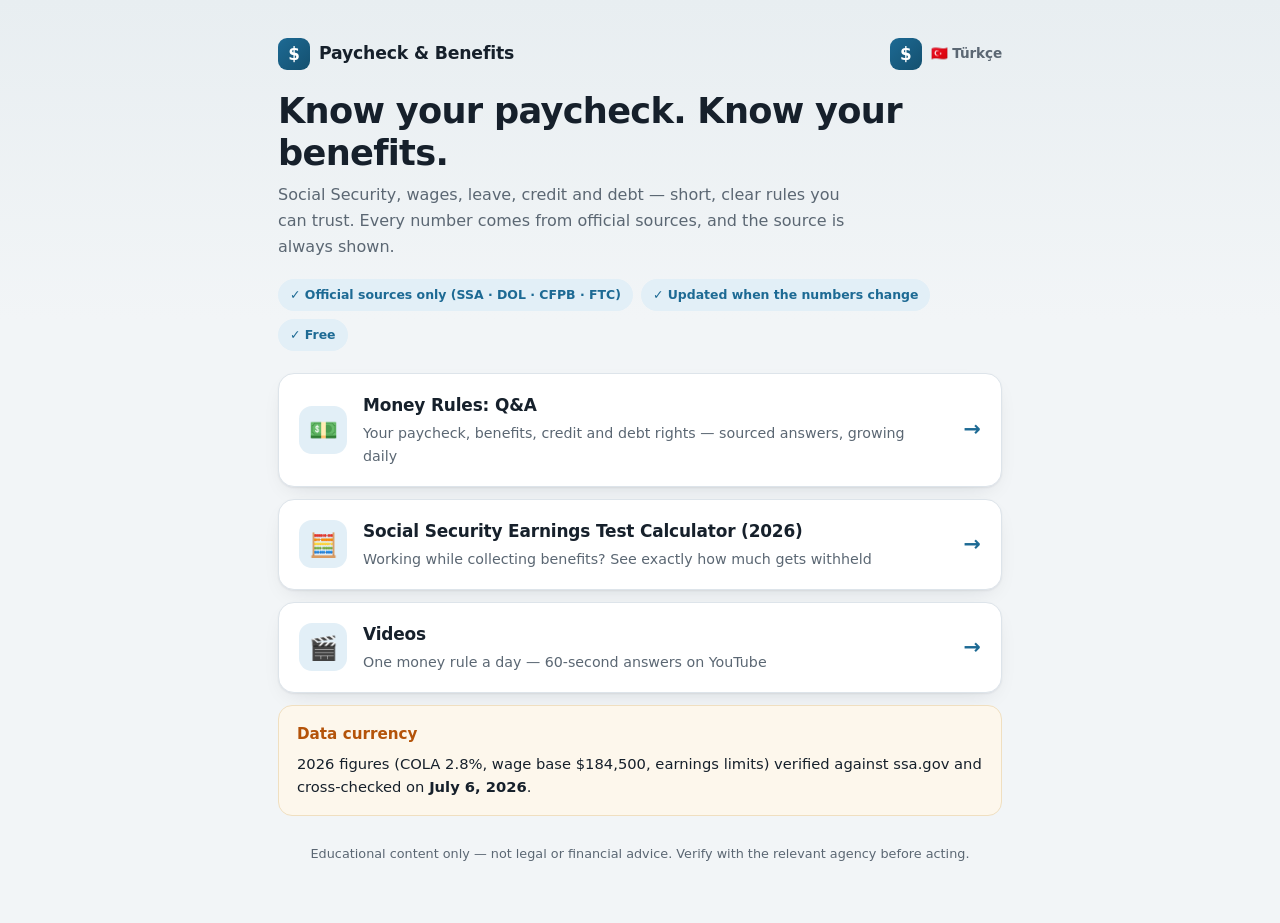
==== en/index.html @ 03b7942d "EN bolumu: /en/ (Q&A + earnings test hesaplayici + videolar), hreflang, cift dil" ====
<!DOCTYPE html>
<html lang="en">
<head>
<meta charset="UTF-8">
<meta name="viewport" content="width=device-width, initial-scale=1">
<title>Paycheck &amp; Benefits — Know Your Money Rules | Free Tools</title>
<meta name="description" content="Social Security, minimum wage, overtime, FMLA, credit and debt rights — daily money rules from official sources only, plus free calculators.">
<link rel="canonical" href="https://gobinik44-beep.github.io/hak-hesap/en/">
<link rel="alternate" hreflang="tr" href="https://gobinik44-beep.github.io/hak-hesap/">
<link rel="alternate" hreflang="en" href="https://gobinik44-beep.github.io/hak-hesap/en/">
<meta property="og:type" content="website">
<meta property="og:title" content="Paycheck &amp; Benefits — Know Your Money Rules">
<meta property="og:description" content="Daily money rules from official sources (SSA, DOL, CFPB, FTC) + free calculators.">
<meta property="og:url" content="https://gobinik44-beep.github.io/hak-hesap/en/">
<meta property="og:locale" content="en_US">
<meta name="twitter:card" content="summary">
<link rel="stylesheet" href="../stil.css">
<style>
:root { --vurgu:#1d6a94; --vurgu2:#14506f; --vurgu-acik:#e2eff7; }
@media (prefers-color-scheme: dark) { :root { --vurgu:#4ca3cf; --vurgu2:#7dc0e0; --vurgu-acik:#132836; } }
header.site a::before { content: "$"; }
</style>
</head>
<body>
<div class="sarici">
  <header class="site">
    <a href="index.html">Paycheck &amp; Benefits</a>
    <a href="../index.html" style="margin-left:auto;color:var(--soluk);text-decoration:none;font-size:.85rem">🇹🇷 Türkçe</a>
  </header>

  <h1>Know your paycheck. Know your benefits.</h1>
  <p class="altbaslik">Social Security, wages, leave, credit and debt — short, clear rules
  you can trust. Every number comes from official sources, and the source is always shown.</p>
  <div class="rozetler">
    <span class="rozet">✓ Official sources only (SSA · DOL · CFPB · FTC)</span>
    <span class="rozet">✓ Updated when the numbers change</span>
    <span class="rozet">✓ Free</span>
  </div>

  <a class="arac-kart" href="questions.html">
    <div class="ikon">💵</div>
    <div>
      <h2>Money Rules: Q&amp;A</h2>
      <p>Your paycheck, benefits, credit and debt rights — sourced answers, growing daily</p>
    </div>
  </a>
  <a class="arac-kart" href="earnings-test.html">
    <div class="ikon">🧮</div>
    <div>
      <h2>Social Security Earnings Test Calculator (2026)</h2>
      <p>Working while collecting benefits? See exactly how much gets withheld</p>
    </div>
  </a>
  <a class="arac-kart" href="videos.html">
    <div class="ikon">🎬</div>
    <div>
      <h2>Videos</h2>
      <p>One money rule a day — 60-second answers on YouTube</p>
    </div>
  </a>

  <div class="bilgi-kutu">
    <h3>Data currency</h3>
    2026 figures (COLA 2.8%, wage base $184,500, earnings limits) verified against ssa.gov
    and cross-checked on <b>July 6, 2026</b>.
  </div>

  <footer class="site">Educational content only — not legal or financial advice.
  Verify with the relevant agency before acting.</footer>
</div>
</body>
</html>
---- stil.css ----
:root {
  --bg: #f2f5f7; --bg2: #e8eef1; --kart: #ffffff; --metin: #16202b; --soluk: #5b6773;
  --vurgu: #0e7a5f; --vurgu2: #0a5c47; --vurgu-acik: #e3f3ed; --cizgi: #dde4ea;
  --altin: #b45309; --golge: 0 1px 2px rgba(16,24,40,.06), 0 8px 24px -12px rgba(16,24,40,.18);
  --uyari-bg: #fdf7ec; --uyari-cizgi: #f0dfc0;
  --hata-bg: #fdecec; --hata-metin: #b42318;
}
@media (prefers-color-scheme: dark) {
  :root {
    --bg: #0e1318; --bg2: #131a21; --kart: #1a222c; --metin: #e9edf2; --soluk: #96a2ae;
    --vurgu: #3ecf9a; --vurgu2: #6adfb5; --vurgu-acik: #143229; --cizgi: #29333f;
    --altin: #e8a34c; --golge: 0 1px 2px rgba(0,0,0,.4), 0 10px 30px -12px rgba(0,0,0,.6);
    --uyari-bg: #251f12; --uyari-cizgi: #453a1e;
    --hata-bg: #3a1d1d; --hata-metin: #f1a09a;
  }
}
* { box-sizing: border-box; }
html { scroll-behavior: smooth; }
body {
  margin: 0; color: var(--metin);
  background: linear-gradient(180deg, var(--bg2) 0%, var(--bg) 320px);
  font-family: system-ui, -apple-system, "Segoe UI", Roboto, sans-serif;
  line-height: 1.6; -webkit-font-smoothing: antialiased;
}
.sarici { max-width: 760px; margin: 0 auto; padding: 16px 18px 24px; }

header.site { padding: 22px 0 6px; display: flex; align-items: center; gap: 10px; }
header.site a {
  color: var(--metin); text-decoration: none; font-weight: 800; font-size: 1.08rem;
  letter-spacing: -.01em; display: inline-flex; align-items: center; gap: 9px;
}
header.site a::before {
  content: "₺"; display: inline-flex; align-items: center; justify-content: center;
  width: 32px; height: 32px; border-radius: 9px; color: #fff; font-weight: 800;
  background: linear-gradient(135deg, var(--vurgu), var(--vurgu2)); font-size: 1.05rem;
}

h1 { font-size: clamp(1.6rem, 4.5vw, 2.2rem); margin: 14px 0 8px; letter-spacing: -.02em; line-height: 1.2; }
.altbaslik { color: var(--soluk); margin: 0 0 20px; font-size: 1rem; max-width: 58ch; }

.rozetler { display: flex; flex-wrap: wrap; gap: 8px; margin: 0 0 22px; }
.rozet {
  font-size: .78rem; font-weight: 600; color: var(--vurgu);
  background: var(--vurgu-acik); border: 1px solid transparent;
  padding: 5px 11px; border-radius: 999px;
}

.kart {
  background: var(--kart); border: 1px solid var(--cizgi); border-radius: 16px;
  padding: 24px; margin-bottom: 18px; box-shadow: var(--golge);
}
.kart h2 { margin: 0 0 12px; font-size: 1.15rem; letter-spacing: -.01em; }
.kart h3 { margin: 18px 0 4px; font-size: .98rem; }
.kart p { margin: 4px 0 10px; color: var(--soluk); font-size: .94rem; }

label { display: block; font-weight: 600; margin: 16px 0 6px; font-size: .92rem; }
label:first-child { margin-top: 0; }
input, select {
  width: 100%; padding: 12px 14px; border: 1.5px solid var(--cizgi); border-radius: 10px;
  font-size: 1rem; background: var(--bg); color: var(--metin); transition: border-color .15s;
}
input:focus, select:focus { outline: none; border-color: var(--vurgu); }
.onay { display: flex; align-items: center; gap: 8px; margin-top: 16px; font-weight: 600; font-size: .92rem; }
.onay input { width: auto; accent-color: var(--vurgu); }

button {
  margin-top: 20px; width: 100%; padding: 14px; border: 0; border-radius: 11px;
  background: linear-gradient(135deg, var(--vurgu), var(--vurgu2)); color: #fff;
  font-size: 1.05rem; font-weight: 700; cursor: pointer; letter-spacing: .01em;
  box-shadow: 0 6px 16px -6px rgba(14,122,95,.5); transition: transform .12s, box-shadow .12s;
}
button:hover { transform: translateY(-1px); box-shadow: 0 10px 20px -6px rgba(14,122,95,.55); }
button:active { transform: translateY(0); }

.sonuc { display: none; margin-top: 20px; border-top: 1px dashed var(--cizgi); padding-top: 18px; }
.sonuc.acik { display: block; animation: gel .25s ease; }
@keyframes gel { from { opacity: 0; transform: translateY(6px); } to { opacity: 1; transform: none; } }
.buyuk-sonuc {
  background: linear-gradient(135deg, var(--vurgu-acik), transparent 140%);
  border: 1px solid var(--cizgi); border-radius: 14px; padding: 16px 18px; margin-bottom: 14px;
}
.buyuk-sonuc .etiket { color: var(--soluk); font-size: .84rem; font-weight: 600; }
.buyuk-sonuc .deger { font-size: clamp(1.6rem, 5vw, 2rem); font-weight: 800; color: var(--vurgu); letter-spacing: -.02em; }

table.detay { width: 100%; border-collapse: collapse; font-size: .95rem; }
table.detay td { padding: 9px 4px; border-bottom: 1px solid var(--cizgi); }
table.detay tr:last-child td { border-bottom: 0; }
table.detay td:last-child { text-align: right; font-weight: 700; white-space: nowrap; }

.hata {
  display: none; margin-top: 14px; background: var(--hata-bg); color: var(--hata-metin);
  padding: 12px 14px; border-radius: 10px; font-size: .95rem;
}
.hata.acik { display: block; }

.bilgi-kutu {
  background: var(--uyari-bg); border: 1px solid var(--uyari-cizgi);
  border-radius: 14px; padding: 16px 18px; font-size: .92rem; margin-bottom: 18px;
}
.bilgi-kutu h3 { margin: 0 0 6px; font-size: .95rem; color: var(--altin); }
.bilgi-kutu ul { margin: 6px 0 0; padding-left: 18px; }
.bilgi-kutu li { margin-bottom: 5px; }
.veri-notu { color: var(--soluk); font-size: .83rem; margin-top: 6px; }

footer.site { color: var(--soluk); font-size: .8rem; padding: 10px 0 34px; text-align: center; }

/* Ana sayfa araç kartları */
a.arac-kart {
  display: flex; align-items: center; gap: 16px; text-decoration: none; color: inherit;
  background: var(--kart); border: 1px solid var(--cizgi); border-radius: 16px;
  padding: 18px 20px; margin-bottom: 12px; box-shadow: var(--golge);
  transition: transform .14s, border-color .14s;
}
a.arac-kart:hover { transform: translateY(-2px); border-color: var(--vurgu); }
a.arac-kart .ikon {
  flex: 0 0 48px; height: 48px; border-radius: 13px; display: flex; align-items: center;
  justify-content: center; font-size: 1.45rem; background: var(--vurgu-acik);
}
a.arac-kart h2 { margin: 0 0 3px; font-size: 1.06rem; color: var(--metin); letter-spacing: -.01em; }
a.arac-kart p { margin: 0; color: var(--soluk); font-size: .89rem; }
a.arac-kart::after {
  content: "→"; margin-left: auto; color: var(--vurgu); font-size: 1.3rem; font-weight: 700;
  flex: 0 0 auto; padding-left: 8px;
}
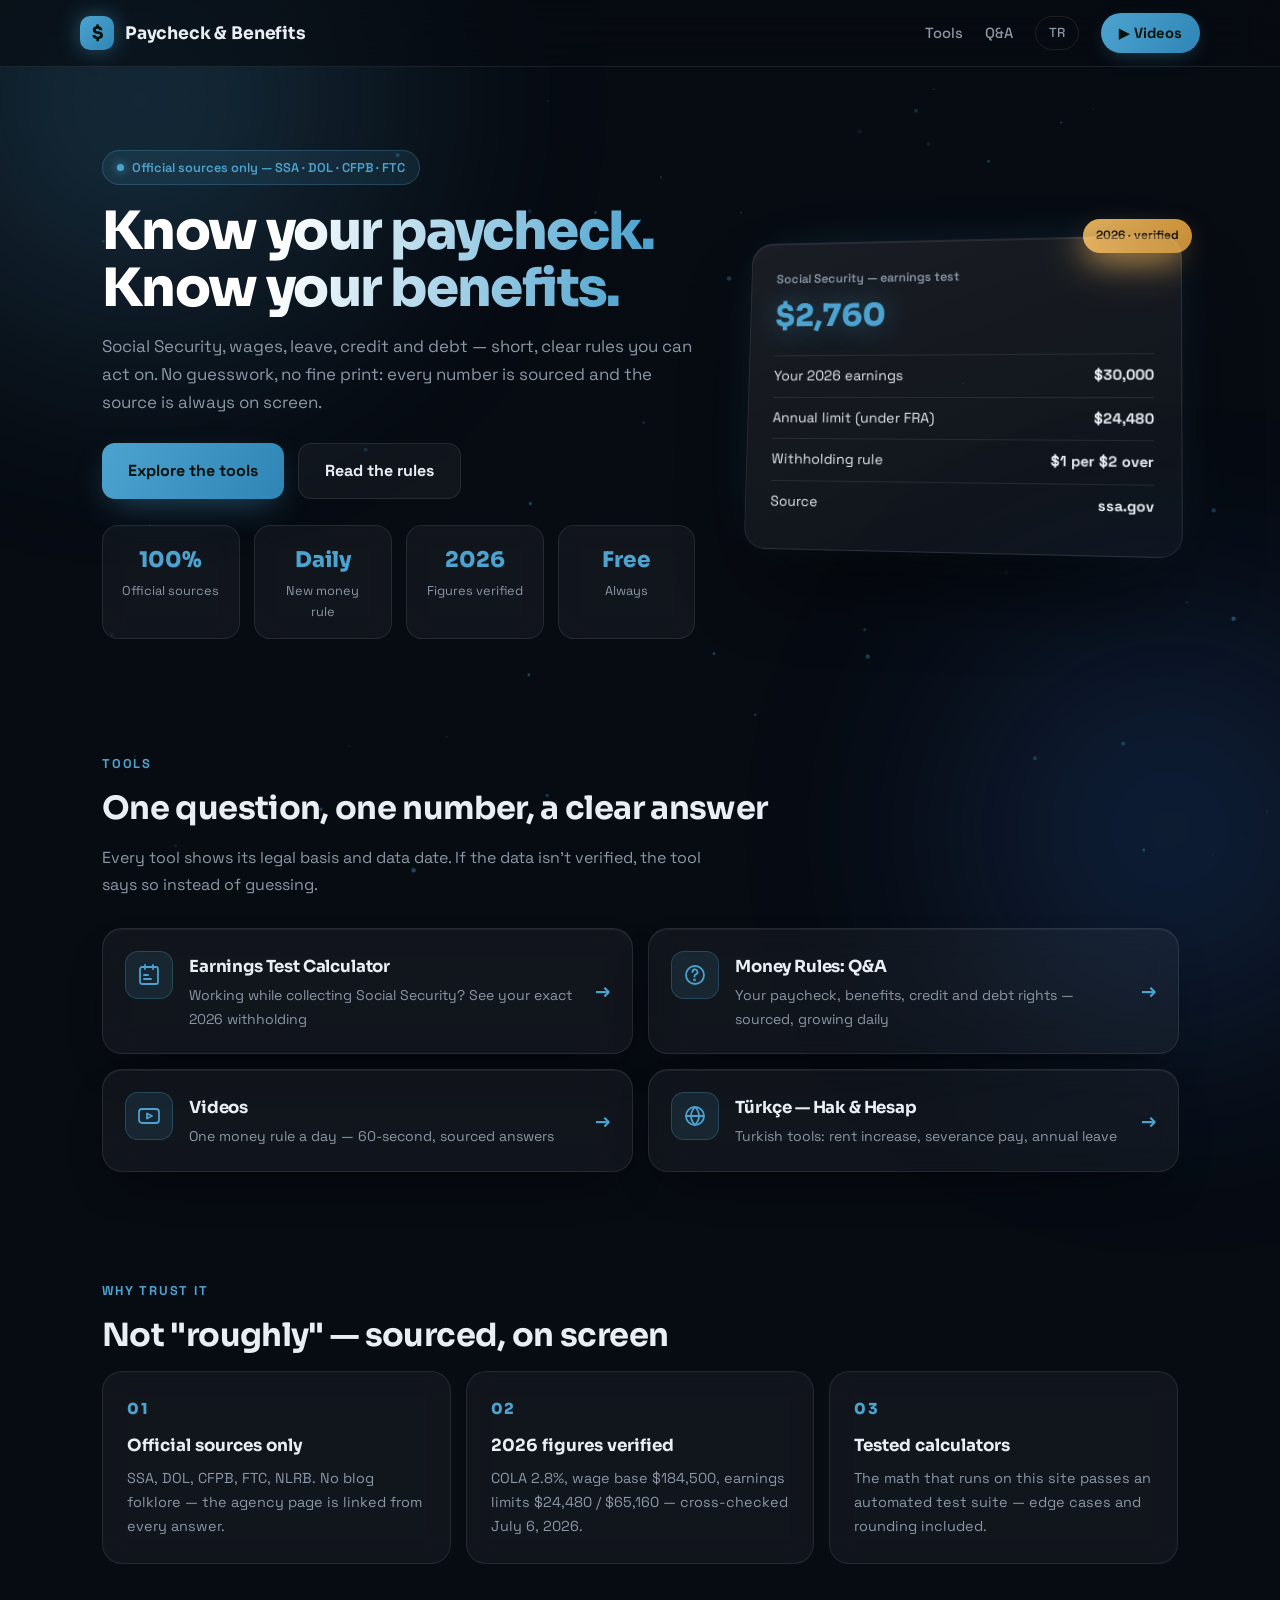
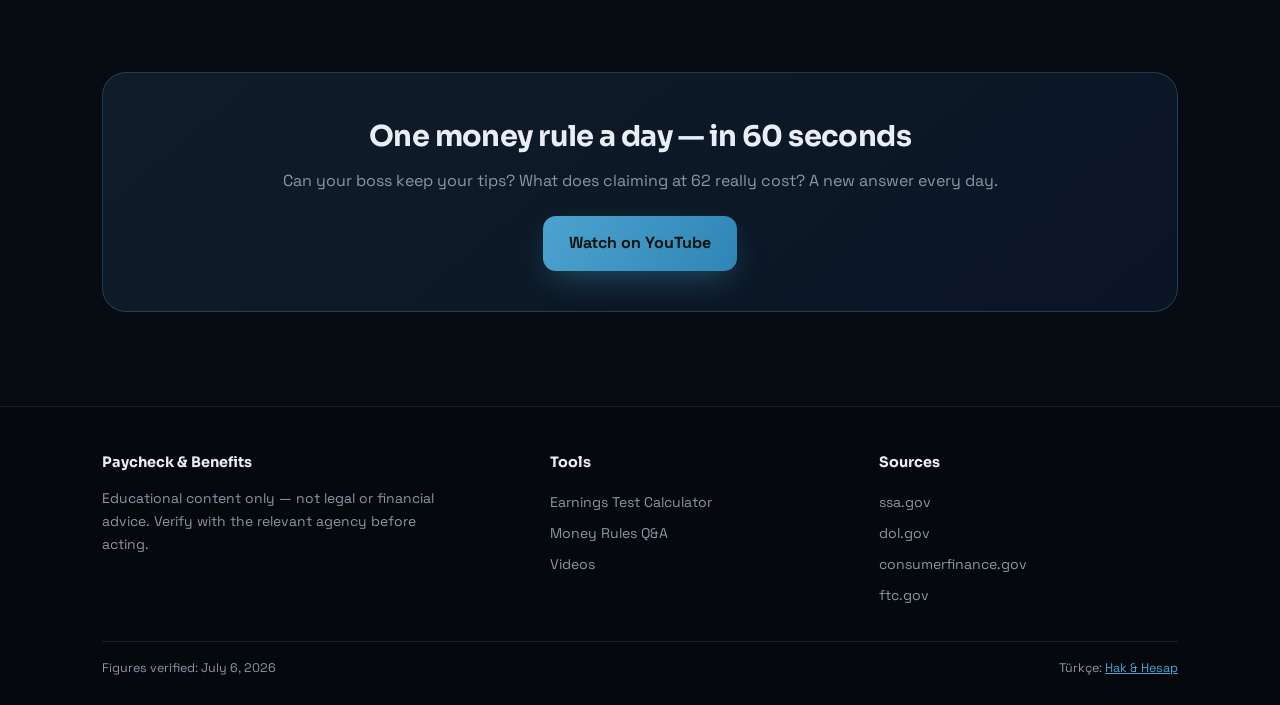
==== commit 939abe2e: "Premium koyu tema: cam navbar, 3D vitrin karti, bolumlu landing, SVG ikonlar, zengin footer, parcaci" ====
--- a/en/index.html
+++ b/en/index.html
@@ -16,57 +16,144 @@
 <meta name="twitter:card" content="summary">
 <link rel="stylesheet" href="../stil.css">
 <style>
-:root { --vurgu:#1d6a94; --vurgu2:#14506f; --vurgu-acik:#e2eff7; }
-@media (prefers-color-scheme: dark) { :root { --vurgu:#4ca3cf; --vurgu2:#7dc0e0; --vurgu-acik:#132836; } }
-header.site a::before { content: "$"; }
+:root { --vurgu:#4ca3cf; --vurgu2:#2f86b6; --vurgu-acik:rgba(76,163,207,.12); --isik:rgba(76,163,207,.45); --vurgu-cizgi:rgba(76,163,207,.27); }
+header.site a::before, .marka::before { content: "$"; }
 </style>
 </head>
 <body>
-<div class="sarici">
-  <header class="site">
-    <a href="index.html">Paycheck &amp; Benefits</a>
-    <a href="../index.html" style="margin-left:auto;color:var(--soluk);text-decoration:none;font-size:.85rem">🇹🇷 Türkçe</a>
-  </header>
 
-  <h1>Know your paycheck. Know your benefits.</h1>
-  <p class="altbaslik">Social Security, wages, leave, credit and debt — short, clear rules
-  you can trust. Every number comes from official sources, and the source is always shown.</p>
-  <div class="rozetler">
-    <span class="rozet">✓ Official sources only (SSA · DOL · CFPB · FTC)</span>
-    <span class="rozet">✓ Updated when the numbers change</span>
-    <span class="rozet">✓ Free</span>
+<nav class="ust">
+  <div class="genis ic">
+    <a class="marka" href="index.html">Paycheck &amp; Benefits</a>
+    <div class="baglar">
+      <a class="gizlenebilir" href="#tools">Tools</a>
+      <a class="gizlenebilir" href="questions.html">Q&amp;A</a>
+      <a class="dil" href="../index.html">TR</a>
+      <a class="oncelikli" href="videos.html">▶ Videos</a>
+    </div>
   </div>
+</nav>
 
-  <a class="arac-kart" href="questions.html">
-    <div class="ikon">💵</div>
+<div class="genis">
+
+  <!-- HERO -->
+  <section class="vitrin">
     <div>
-      <h2>Money Rules: Q&amp;A</h2>
-      <p>Your paycheck, benefits, credit and debt rights — sourced answers, growing daily</p>
+      <span class="onsoz">Official sources only — SSA · DOL · CFPB · FTC</span>
+      <h1>Know your paycheck. Know your benefits.</h1>
+      <p class="altbaslik">Social Security, wages, leave, credit and debt — short, clear
+      rules you can act on. No guesswork, no fine print: every number is sourced and the
+      source is always on screen.</p>
+      <div class="cta-satir">
+        <a class="cta dolu" href="#tools">Explore the tools</a>
+        <a class="cta bos" href="questions.html">Read the rules</a>
+      </div>
+      <div class="istatistikler">
+        <div class="istat"><div class="deger">100%</div><div class="ad">Official sources</div></div>
+        <div class="istat"><div class="deger">Daily</div><div class="ad">New money rule</div></div>
+        <div class="istat"><div class="deger">2026</div><div class="ad">Figures verified</div></div>
+        <div class="istat"><div class="deger">Free</div><div class="ad">Always</div></div>
+      </div>
     </div>
-  </a>
-  <a class="arac-kart" href="earnings-test.html">
-    <div class="ikon">🧮</div>
-    <div>
-      <h2>Social Security Earnings Test Calculator (2026)</h2>
-      <p>Working while collecting benefits? See exactly how much gets withheld</p>
+    <div class="vitrin-gorsel">
+      <div class="mini-rozet">2026 · verified</div>
+      <div class="yuzen-kart">
+        <div class="etiket">Social Security — earnings test</div>
+        <div class="buyuk">$2,760</div>
+        <div class="satir"><span>Your 2026 earnings</span><b>$30,000</b></div>
+        <div class="satir"><span>Annual limit (under FRA)</span><b>$24,480</b></div>
+        <div class="satir"><span>Withholding rule</span><b>$1 per $2 over</b></div>
+        <div class="satir"><span>Source</span><b>ssa.gov</b></div>
+      </div>
     </div>
-  </a>
-  <a class="arac-kart" href="videos.html">
-    <div class="ikon">🎬</div>
-    <div>
-      <h2>Videos</h2>
-      <p>One money rule a day — 60-second answers on YouTube</p>
+  </section>
+
+  <!-- TOOLS -->
+  <section id="tools">
+    <p class="kicker">Tools</p>
+    <h2 class="bolum">One question, one number, a clear answer</h2>
+    <p class="bolum-aciklama">Every tool shows its legal basis and data date. If the data
+    isn't verified, the tool says so instead of guessing.</p>
+    <div class="arac-izgara">
+      <a class="arac-kart" href="earnings-test.html">
+        <div class="ikon"><svg viewBox="0 0 24 24" fill="none" stroke="currentColor" stroke-width="1.8" stroke-linecap="round" stroke-linejoin="round"><rect x="3" y="4" width="18" height="17" rx="2"/><path d="M8 2v4M16 2v4"/><path d="M7 12h4M7 16h7"/></svg></div>
+        <div><h3>Earnings Test Calculator</h3><p>Working while collecting Social Security? See your exact 2026 withholding</p></div>
+        <span class="ok">→</span>
+      </a>
+      <a class="arac-kart" href="questions.html">
+        <div class="ikon"><svg viewBox="0 0 24 24" fill="none" stroke="currentColor" stroke-width="1.8" stroke-linecap="round" stroke-linejoin="round"><circle cx="12" cy="12" r="9"/><path d="M9.5 9a2.5 2.5 0 1 1 3.4 2.3c-.8.35-1.4 1-1.4 1.9v.3"/><circle cx="11.5" cy="17" r=".5"/></svg></div>
+        <div><h3>Money Rules: Q&amp;A</h3><p>Your paycheck, benefits, credit and debt rights — sourced, growing daily</p></div>
+        <span class="ok">→</span>
+      </a>
+      <a class="arac-kart" href="videos.html">
+        <div class="ikon"><svg viewBox="0 0 24 24" fill="none" stroke="currentColor" stroke-width="1.8" stroke-linecap="round" stroke-linejoin="round"><rect x="2" y="5" width="20" height="14" rx="3"/><path d="M10 9.5l5 2.5-5 2.5z"/></svg></div>
+        <div><h3>Videos</h3><p>One money rule a day — 60-second, sourced answers</p></div>
+        <span class="ok">→</span>
+      </a>
+      <a class="arac-kart" href="../index.html">
+        <div class="ikon"><svg viewBox="0 0 24 24" fill="none" stroke="currentColor" stroke-width="1.8" stroke-linecap="round" stroke-linejoin="round"><circle cx="12" cy="12" r="9"/><path d="M3 12h18M12 3c2.5 2.6 4 5.7 4 9s-1.5 6.4-4 9c-2.5-2.6-4-5.7-4-9s1.5-6.4 4-9z"/></svg></div>
+        <div><h3>Türkçe — Hak &amp; Hesap</h3><p>Turkish tools: rent increase, severance pay, annual leave</p></div>
+        <span class="ok">→</span>
+      </a>
     </div>
-  </a>
+  </section>
 
-  <div class="bilgi-kutu">
-    <h3>Data currency</h3>
-    2026 figures (COLA 2.8%, wage base $184,500, earnings limits) verified against ssa.gov
-    and cross-checked on <b>July 6, 2026</b>.
+  <!-- WHY -->
+  <section>
+    <p class="kicker">Why trust it</p>
+    <h2 class="bolum">Not "roughly" — sourced, on screen</h2>
+    <div class="ozellikler">
+      <div class="ozellik"><div class="no">01</div><h3>Official sources only</h3>
+        <p>SSA, DOL, CFPB, FTC, NLRB. No blog folklore — the agency page is linked from
+        every answer.</p></div>
+      <div class="ozellik"><div class="no">02</div><h3>2026 figures verified</h3>
+        <p>COLA 2.8%, wage base $184,500, earnings limits $24,480 / $65,160 —
+        cross-checked July 6, 2026.</p></div>
+      <div class="ozellik"><div class="no">03</div><h3>Tested calculators</h3>
+        <p>The math that runs on this site passes an automated test suite — edge cases
+        and rounding included.</p></div>
+    </div>
+  </section>
+
+  <!-- CTA -->
+  <section>
+    <div class="cta-band">
+      <h2>One money rule a day — in 60 seconds</h2>
+      <p>Can your boss keep your tips? What does claiming at 62 really cost? A new answer every day.</p>
+      <a class="cta dolu" href="videos.html">Watch on YouTube</a>
+    </div>
+  </section>
+</div>
+
+<footer class="zengin">
+  <div class="genis">
+    <div class="footer-izgara">
+      <div>
+        <h4>Paycheck &amp; Benefits</h4>
+        <p>Educational content only — not legal or financial advice. Verify with the
+        relevant agency before acting.</p>
+      </div>
+      <div>
+        <h4>Tools</h4>
+        <a href="earnings-test.html">Earnings Test Calculator</a>
+        <a href="questions.html">Money Rules Q&amp;A</a>
+        <a href="videos.html">Videos</a>
+      </div>
+      <div>
+        <h4>Sources</h4>
+        <a href="https://www.ssa.gov" rel="noopener" target="_blank">ssa.gov</a>
+        <a href="https://www.dol.gov" rel="noopener" target="_blank">dol.gov</a>
+        <a href="https://www.consumerfinance.gov" rel="noopener" target="_blank">consumerfinance.gov</a>
+        <a href="https://www.ftc.gov" rel="noopener" target="_blank">ftc.gov</a>
+      </div>
+    </div>
+    <div class="footer-alt">
+      <span>Figures verified: July 6, 2026</span>
+      <span>Türkçe: <a href="../index.html" style="display:inline;color:var(--vurgu)">Hak &amp; Hesap</a></span>
+    </div>
   </div>
+</footer>
 
-  <footer class="site">Educational content only — not legal or financial advice.
-  Verify with the relevant agency before acting.</footer>
-</div>
+<script src="../efekt.js"></script>
 </body>
 </html>
--- a/stil.css
+++ b/stil.css
@@ -1,124 +1,319 @@
+@import url('https://fonts.googleapis.com/css2?family=Space+Grotesk:wght@400;500;600;700&family=Sora:wght@600;700;800&display=swap');
+
+/* ================= KOYU PREMIUM TASARIM SİSTEMİ ================= */
 :root {
-  --bg: #f2f5f7; --bg2: #e8eef1; --kart: #ffffff; --metin: #16202b; --soluk: #5b6773;
-  --vurgu: #0e7a5f; --vurgu2: #0a5c47; --vurgu-acik: #e3f3ed; --cizgi: #dde4ea;
-  --altin: #b45309; --golge: 0 1px 2px rgba(16,24,40,.06), 0 8px 24px -12px rgba(16,24,40,.18);
-  --uyari-bg: #fdf7ec; --uyari-cizgi: #f0dfc0;
-  --hata-bg: #fdecec; --hata-metin: #b42318;
-}
-@media (prefers-color-scheme: dark) {
-  :root {
-    --bg: #0e1318; --bg2: #131a21; --kart: #1a222c; --metin: #e9edf2; --soluk: #96a2ae;
-    --vurgu: #3ecf9a; --vurgu2: #6adfb5; --vurgu-acik: #143229; --cizgi: #29333f;
-    --altin: #e8a34c; --golge: 0 1px 2px rgba(0,0,0,.4), 0 10px 30px -12px rgba(0,0,0,.6);
-    --uyari-bg: #251f12; --uyari-cizgi: #453a1e;
-    --hata-bg: #3a1d1d; --hata-metin: #f1a09a;
-  }
+  --bg: #070b12; --bg2: #0a1019;
+  --kart: rgba(255, 255, 255, .045);
+  --kart-cizgi: rgba(255, 255, 255, .09);
+  --metin: #e9eef4; --soluk: #8b97a5;
+  --vurgu: #35d49f; --vurgu2: #1fa87c; --vurgu-acik: rgba(53, 212, 159, .12);
+  --isik: rgba(53, 212, 159, .45); --vurgu-cizgi: rgba(53, 212, 159, .27);
+  --altin: #e8b158;
+  --cizgi: rgba(255, 255, 255, .09);
+  --uyari-bg: rgba(232, 177, 88, .07); --uyari-cizgi: rgba(232, 177, 88, .25);
+  --hata-bg: rgba(244, 96, 96, .1); --hata-metin: #ff9d9d;
+  --baslik-font: "Sora", "Space Grotesk", system-ui, sans-serif;
 }
 * { box-sizing: border-box; }
 html { scroll-behavior: smooth; }
+::selection { background: var(--vurgu); color: #04120c; }
+
 body {
-  margin: 0; color: var(--metin);
-  background: linear-gradient(180deg, var(--bg2) 0%, var(--bg) 320px);
-  font-family: system-ui, -apple-system, "Segoe UI", Roboto, sans-serif;
-  line-height: 1.6; -webkit-font-smoothing: antialiased;
-}
-.sarici { max-width: 760px; margin: 0 auto; padding: 16px 18px 24px; }
-
-header.site { padding: 22px 0 6px; display: flex; align-items: center; gap: 10px; }
-header.site a {
-  color: var(--metin); text-decoration: none; font-weight: 800; font-size: 1.08rem;
-  letter-spacing: -.01em; display: inline-flex; align-items: center; gap: 9px;
-}
-header.site a::before {
+  margin: 0; color: var(--metin); background: var(--bg);
+  font-family: "Space Grotesk", system-ui, "Segoe UI", sans-serif;
+  line-height: 1.65; -webkit-font-smoothing: antialiased;
+  min-height: 100vh; overflow-x: hidden;
+}
+body::before, body::after {
+  content: ""; position: fixed; z-index: -2; border-radius: 50%;
+  filter: blur(110px); opacity: .3; pointer-events: none;
+}
+body::before {
+  width: 760px; height: 760px; left: -240px; top: -280px;
+  background: radial-gradient(circle, var(--vurgu) 0%, transparent 65%);
+  animation: sur1 22s ease-in-out infinite alternate;
+}
+body::after {
+  width: 660px; height: 660px; right: -220px; bottom: -260px;
+  background: radial-gradient(circle, #2f6fd0 0%, transparent 65%);
+  animation: sur2 28s ease-in-out infinite alternate;
+}
+@keyframes sur1 { to { transform: translate(150px, 120px) scale(1.15); } }
+@keyframes sur2 { to { transform: translate(-130px, -110px) scale(1.1); } }
+
+.sarici { max-width: 800px; margin: 0 auto; padding: 92px 20px 28px; }
+.genis { max-width: 1120px; margin: 0 auto; padding: 0 22px; }
+
+/* ================= YAPIŞKAN CAM MENÜ ================= */
+header.site, nav.ust {
+  position: fixed; top: 0; left: 0; right: 0; z-index: 50;
+  background: rgba(7, 11, 18, .65);
+  backdrop-filter: blur(18px); -webkit-backdrop-filter: blur(18px);
+  border-bottom: 1px solid var(--cizgi);
+}
+header.site { display: flex; align-items: center; gap: 10px; padding: 13px 22px; }
+nav.ust .ic { display: flex; align-items: center; gap: 26px; padding: 13px 0; }
+.marka {
+  color: var(--metin); text-decoration: none; font-weight: 700; font-size: 1.08rem;
+  letter-spacing: -.01em; display: inline-flex; align-items: center; gap: 11px;
+  font-family: var(--baslik-font);
+}
+header.site a, nav.ust .marka { color: var(--metin); text-decoration: none; font-weight: 700; display: inline-flex; align-items: center; gap: 11px; font-family: var(--baslik-font); }
+header.site a::before, .marka::before {
   content: "₺"; display: inline-flex; align-items: center; justify-content: center;
-  width: 32px; height: 32px; border-radius: 9px; color: #fff; font-weight: 800;
-  background: linear-gradient(135deg, var(--vurgu), var(--vurgu2)); font-size: 1.05rem;
-}
-
-h1 { font-size: clamp(1.6rem, 4.5vw, 2.2rem); margin: 14px 0 8px; letter-spacing: -.02em; line-height: 1.2; }
-.altbaslik { color: var(--soluk); margin: 0 0 20px; font-size: 1rem; max-width: 58ch; }
-
-.rozetler { display: flex; flex-wrap: wrap; gap: 8px; margin: 0 0 22px; }
+  width: 34px; height: 34px; border-radius: 10px; color: #04120c; font-weight: 800;
+  background: linear-gradient(135deg, var(--vurgu), var(--vurgu2)); font-size: 1.1rem;
+  box-shadow: 0 0 22px var(--isik);
+  animation: para-don 8s ease-in-out infinite;
+}
+@keyframes para-don {
+  0%, 60%, 100% { transform: perspective(300px) rotateY(0); }
+  25% { transform: perspective(300px) rotateY(360deg); }
+}
+nav.ust .baglar { display: flex; gap: 22px; margin-left: auto; align-items: center; }
+nav.ust .baglar a { color: var(--soluk); text-decoration: none; font-size: .92rem; font-weight: 500; transition: color .15s; }
+nav.ust .baglar a:hover { color: var(--metin); }
+nav.ust .baglar a.dil {
+  border: 1px solid var(--cizgi); border-radius: 999px; padding: 5px 13px; font-size: .82rem;
+}
+nav.ust .baglar a.oncelikli {
+  background: linear-gradient(120deg, var(--vurgu), var(--vurgu2)); color: #04120c;
+  font-weight: 700; border-radius: 999px; padding: 8px 18px;
+  box-shadow: 0 6px 22px -8px var(--isik);
+}
+@media (max-width: 720px) { nav.ust .baglar a.gizlenebilir { display: none; } }
+
+/* ================= VİTRİN (HERO) ================= */
+.vitrin { padding: 150px 0 60px; display: grid; grid-template-columns: 1.15fr .85fr; gap: 44px; align-items: center; }
+@media (max-width: 880px) { .vitrin { grid-template-columns: 1fr; padding-top: 120px; } }
+.onsoz {
+  display: inline-flex; align-items: center; gap: 8px;
+  font-size: .8rem; font-weight: 600; color: var(--vurgu);
+  background: var(--vurgu-acik); border: 1px solid var(--vurgu-cizgi);
+  padding: 6px 14px; border-radius: 999px; margin-bottom: 18px;
+  animation: yukar .6s ease both;
+}
+.onsoz::before { content: ""; width: 7px; height: 7px; border-radius: 50%; background: var(--vurgu); box-shadow: 0 0 10px var(--vurgu); animation: nabiz 2s infinite; }
+@keyframes nabiz { 50% { opacity: .4; } }
+h1 {
+  font-family: var(--baslik-font);
+  font-size: clamp(2rem, 5.4vw, 3.3rem); margin: 0 0 16px;
+  letter-spacing: -.03em; line-height: 1.08; font-weight: 800;
+  background: linear-gradient(100deg, #ffffff 30%, var(--vurgu) 90%);
+  -webkit-background-clip: text; background-clip: text; -webkit-text-fill-color: transparent;
+  animation: yukar .6s .05s ease both;
+}
+.altbaslik { color: var(--soluk); margin: 0 0 26px; font-size: 1.06rem; max-width: 56ch; animation: yukar .6s .1s ease both; }
+.cta-satir { display: flex; gap: 14px; flex-wrap: wrap; animation: yukar .6s .15s ease both; }
+.cta {
+  display: inline-flex; align-items: center; gap: 9px; text-decoration: none;
+  padding: 14px 26px; border-radius: 13px; font-weight: 700; font-size: 1rem;
+  transition: transform .15s, box-shadow .15s;
+}
+.cta.dolu { background: linear-gradient(120deg, var(--vurgu), var(--vurgu2)); color: #04120c; box-shadow: 0 12px 34px -10px var(--isik); }
+.cta.bos { border: 1px solid var(--cizgi); color: var(--metin); background: var(--kart); backdrop-filter: blur(10px); }
+.cta:hover { transform: translateY(-2px); }
+
+/* Vitrin ürün görseli: yüzen 3D sonuç kartı */
+.vitrin-gorsel { position: relative; perspective: 1100px; animation: yukar .7s .2s ease both; }
+.yuzen-kart {
+  background: linear-gradient(160deg, rgba(255,255,255,.08), rgba(255,255,255,.03));
+  border: 1px solid var(--kart-cizgi); border-radius: 22px; padding: 26px;
+  backdrop-filter: blur(18px);
+  box-shadow: 0 40px 90px -30px rgba(0,0,0,.9), 0 0 60px -30px var(--isik), inset 0 1px 0 rgba(255,255,255,.08);
+  transform: rotateY(-9deg) rotateX(5deg);
+  animation: yuz 7s ease-in-out infinite;
+}
+@keyframes yuz {
+  0%, 100% { transform: rotateY(-9deg) rotateX(5deg) translateY(0); }
+  50% { transform: rotateY(-6deg) rotateX(3deg) translateY(-14px); }
+}
+.yuzen-kart .etiket { color: var(--soluk); font-size: .8rem; font-weight: 600; }
+.yuzen-kart .buyuk { font-family: var(--baslik-font); font-size: 2rem; font-weight: 800; color: var(--vurgu); text-shadow: 0 0 30px var(--isik); margin: 2px 0 14px; }
+.yuzen-kart .satir { display: flex; justify-content: space-between; font-size: .9rem; padding: 9px 0; border-top: 1px solid var(--cizgi); }
+.yuzen-kart .satir b { font-weight: 700; }
+.mini-rozet {
+  position: absolute; right: -14px; top: -18px;
+  background: linear-gradient(120deg, var(--altin), #c98f35); color: #201404;
+  font-size: .75rem; font-weight: 700; padding: 7px 13px; border-radius: 999px;
+  box-shadow: 0 10px 30px -8px rgba(232,177,88,.5); animation: yuz 5s 1s ease-in-out infinite;
+}
+
+/* ================= BÖLÜMLER ================= */
+section { padding: 54px 0; }
+.kicker { color: var(--vurgu); font-size: .8rem; font-weight: 700; letter-spacing: .14em; text-transform: uppercase; margin: 0 0 8px; }
+h2.bolum {
+  font-family: var(--baslik-font); font-size: clamp(1.4rem, 3.2vw, 2rem);
+  letter-spacing: -.02em; margin: 0 0 10px; font-weight: 700;
+}
+.bolum-aciklama { color: var(--soluk); max-width: 62ch; margin: 0 0 30px; }
+
+/* İstatistik bandı */
+.istatistikler { display: grid; grid-template-columns: repeat(4, 1fr); gap: 14px; padding: 26px 0 0; }
+@media (max-width: 720px) { .istatistikler { grid-template-columns: repeat(2, 1fr); } }
+.istat {
+  background: var(--kart); border: 1px solid var(--kart-cizgi); border-radius: 16px;
+  padding: 16px 18px; backdrop-filter: blur(12px); text-align: center;
+}
+.istat .deger { font-family: var(--baslik-font); font-size: 1.35rem; font-weight: 800; color: var(--vurgu); }
+.istat .ad { color: var(--soluk); font-size: .8rem; margin-top: 2px; }
+
+/* Araç ızgarası */
+.arac-izgara { display: grid; grid-template-columns: 1fr 1fr; gap: 15px; }
+@media (max-width: 760px) { .arac-izgara { grid-template-columns: 1fr; } }
+a.arac-kart {
+  display: flex; align-items: flex-start; gap: 16px; text-decoration: none; color: inherit;
+  background: var(--kart); border: 1px solid var(--kart-cizgi); border-radius: 20px;
+  padding: 22px; position: relative; overflow: hidden;
+  backdrop-filter: blur(16px);
+  box-shadow: 0 20px 50px -26px rgba(0, 0, 0, .8), inset 0 1px 0 rgba(255, 255, 255, .06);
+  transition: transform .22s cubic-bezier(.2,.8,.3,1.1), border-color .22s, box-shadow .22s;
+  transform-style: preserve-3d; will-change: transform;
+}
+a.arac-kart::before {
+  content: ""; position: absolute; top: 0; left: -85%; width: 50%; height: 100%;
+  background: linear-gradient(100deg, transparent, rgba(255,255,255,.07), transparent);
+  transition: left .55s ease; pointer-events: none;
+}
+a.arac-kart:hover { border-color: var(--isik); box-shadow: 0 26px 60px -24px rgba(0,0,0,.9), 0 0 34px -14px var(--isik); }
+a.arac-kart:hover::before { left: 135%; }
+a.arac-kart .ikon {
+  flex: 0 0 48px; height: 48px; border-radius: 13px; display: flex; align-items: center;
+  justify-content: center; color: var(--vurgu);
+  background: var(--vurgu-acik); border: 1px solid var(--vurgu-cizgi);
+  transform: translateZ(30px);
+}
+a.arac-kart .ikon svg { width: 24px; height: 24px; }
+a.arac-kart h3, a.arac-kart h2 { margin: 2px 0 4px; font-size: 1.04rem; color: var(--metin); letter-spacing: -.01em; font-family: var(--baslik-font); font-weight: 700; }
+a.arac-kart p { margin: 0; color: var(--soluk); font-size: .88rem; }
+a.arac-kart .ok { margin-left: auto; color: var(--vurgu); font-size: 1.2rem; font-weight: 700; transition: transform .2s; align-self: center; }
+a.arac-kart:hover .ok { transform: translateX(5px); }
+
+/* Güven kartları */
+.ozellikler { display: grid; grid-template-columns: repeat(3, 1fr); gap: 15px; }
+@media (max-width: 760px) { .ozellikler { grid-template-columns: 1fr; } }
+.ozellik {
+  background: var(--kart); border: 1px solid var(--kart-cizgi); border-radius: 20px;
+  padding: 24px; backdrop-filter: blur(14px);
+}
+.ozellik .no { font-family: var(--baslik-font); color: var(--vurgu); font-weight: 800; font-size: .95rem; letter-spacing: .1em; }
+.ozellik h3 { margin: 10px 0 8px; font-size: 1.05rem; font-family: var(--baslik-font); }
+.ozellik p { margin: 0; color: var(--soluk); font-size: .9rem; }
+
+/* CTA bandı */
+.cta-band {
+  border-radius: 24px; padding: 40px 34px; text-align: center; position: relative; overflow: hidden;
+  background: linear-gradient(140deg, var(--vurgu-acik), rgba(47,111,208,.1));
+  border: 1px solid var(--vurgu-cizgi);
+}
+.cta-band h2 { font-family: var(--baslik-font); font-size: clamp(1.3rem, 3vw, 1.8rem); margin: 0 0 8px; letter-spacing: -.02em; }
+.cta-band p { color: var(--soluk); margin: 0 0 22px; }
+
+/* ================= ZENGİN FOOTER ================= */
+footer.zengin { border-top: 1px solid var(--cizgi); margin-top: 40px; padding: 44px 0 0; background: rgba(0,0,0,.25); }
+.footer-izgara { display: grid; grid-template-columns: 1.4fr 1fr 1fr; gap: 30px; padding-bottom: 30px; }
+@media (max-width: 720px) { .footer-izgara { grid-template-columns: 1fr; } }
+.footer-izgara h4 { margin: 0 0 12px; font-size: .9rem; color: var(--metin); font-family: var(--baslik-font); }
+.footer-izgara p { color: var(--soluk); font-size: .87rem; margin: 0; max-width: 40ch; }
+.footer-izgara a { display: block; color: var(--soluk); text-decoration: none; font-size: .88rem; padding: 4px 0; }
+.footer-izgara a:hover { color: var(--vurgu); }
+.footer-alt { border-top: 1px solid var(--cizgi); padding: 16px 0 26px; color: var(--soluk); font-size: .78rem; display: flex; justify-content: space-between; flex-wrap: wrap; gap: 8px; }
+
+/* ================= İÇ SAYFA BİLEŞENLERİ ================= */
+.kart {
+  background: var(--kart); border: 1px solid var(--kart-cizgi); border-radius: 20px;
+  padding: 26px; margin-bottom: 18px;
+  backdrop-filter: blur(16px);
+  box-shadow: 0 24px 60px -28px rgba(0,0,0,.8), inset 0 1px 0 rgba(255,255,255,.06);
+  animation: yukar .6s .08s ease both;
+}
+.kart h2 { margin: 0 0 12px; font-size: 1.2rem; letter-spacing: -.01em; font-family: var(--baslik-font); }
+.kart h3 { margin: 20px 0 4px; font-size: 1rem; color: var(--vurgu); }
+.kart p { margin: 4px 0 10px; color: var(--soluk); font-size: .95rem; }
+.sarici > h1 { animation: yukar .55s ease both; }
+.sarici .altbaslik { animation: yukar .55s .06s ease both; }
+.rozetler { display: flex; flex-wrap: wrap; gap: 9px; margin: 0 0 24px; animation: yukar .55s .12s ease both; }
 .rozet {
   font-size: .78rem; font-weight: 600; color: var(--vurgu);
-  background: var(--vurgu-acik); border: 1px solid transparent;
-  padding: 5px 11px; border-radius: 999px;
-}
-
-.kart {
-  background: var(--kart); border: 1px solid var(--cizgi); border-radius: 16px;
-  padding: 24px; margin-bottom: 18px; box-shadow: var(--golge);
-}
-.kart h2 { margin: 0 0 12px; font-size: 1.15rem; letter-spacing: -.01em; }
-.kart h3 { margin: 18px 0 4px; font-size: .98rem; }
-.kart p { margin: 4px 0 10px; color: var(--soluk); font-size: .94rem; }
-
-label { display: block; font-weight: 600; margin: 16px 0 6px; font-size: .92rem; }
+  background: var(--vurgu-acik); border: 1px solid var(--vurgu-cizgi);
+  padding: 6px 13px; border-radius: 999px; backdrop-filter: blur(8px);
+}
+
+label { display: block; font-weight: 600; margin: 16px 0 7px; font-size: .92rem; }
 label:first-child { margin-top: 0; }
 input, select {
-  width: 100%; padding: 12px 14px; border: 1.5px solid var(--cizgi); border-radius: 10px;
-  font-size: 1rem; background: var(--bg); color: var(--metin); transition: border-color .15s;
-}
-input:focus, select:focus { outline: none; border-color: var(--vurgu); }
-.onay { display: flex; align-items: center; gap: 8px; margin-top: 16px; font-weight: 600; font-size: .92rem; }
+  width: 100%; padding: 13px 15px; border: 1px solid var(--cizgi); border-radius: 12px;
+  font-size: 1rem; background: rgba(0,0,0,.35); color: var(--metin);
+  transition: border-color .2s, box-shadow .2s; font-family: inherit;
+}
+select option { background: #0d1420; }
+input:focus, select:focus { outline: none; border-color: var(--vurgu); box-shadow: 0 0 0 3px var(--vurgu-acik), 0 0 18px -6px var(--isik); }
+.onay { display: flex; align-items: center; gap: 9px; margin-top: 16px; font-weight: 600; font-size: .92rem; }
 .onay input { width: auto; accent-color: var(--vurgu); }
 
 button {
-  margin-top: 20px; width: 100%; padding: 14px; border: 0; border-radius: 11px;
-  background: linear-gradient(135deg, var(--vurgu), var(--vurgu2)); color: #fff;
-  font-size: 1.05rem; font-weight: 700; cursor: pointer; letter-spacing: .01em;
-  box-shadow: 0 6px 16px -6px rgba(14,122,95,.5); transition: transform .12s, box-shadow .12s;
-}
-button:hover { transform: translateY(-1px); box-shadow: 0 10px 20px -6px rgba(14,122,95,.55); }
-button:active { transform: translateY(0); }
-
-.sonuc { display: none; margin-top: 20px; border-top: 1px dashed var(--cizgi); padding-top: 18px; }
-.sonuc.acik { display: block; animation: gel .25s ease; }
-@keyframes gel { from { opacity: 0; transform: translateY(6px); } to { opacity: 1; transform: none; } }
+  margin-top: 20px; width: 100%; padding: 15px; border: 0; border-radius: 13px;
+  background: linear-gradient(120deg, var(--vurgu), var(--vurgu2), var(--vurgu));
+  background-size: 220% 100%;
+  color: #04120c; font-size: 1.05rem; font-weight: 700; cursor: pointer;
+  letter-spacing: .01em; font-family: inherit;
+  box-shadow: 0 10px 32px -10px var(--isik);
+  transition: transform .15s, box-shadow .15s, background-position .5s;
+}
+button:hover { transform: translateY(-2px); background-position: 100% 0; box-shadow: 0 16px 40px -10px var(--isik); }
+button:active { transform: translateY(0) scale(.99); }
+
+.sonuc { display: none; margin-top: 22px; border-top: 1px dashed var(--cizgi); padding-top: 18px; }
+.sonuc.acik { display: block; animation: gel .35s cubic-bezier(.2,.9,.3,1.2); }
+@keyframes gel { from { opacity: 0; transform: translateY(12px) scale(.98); } to { opacity: 1; transform: none; } }
 .buyuk-sonuc {
-  background: linear-gradient(135deg, var(--vurgu-acik), transparent 140%);
-  border: 1px solid var(--cizgi); border-radius: 14px; padding: 16px 18px; margin-bottom: 14px;
-}
+  background: linear-gradient(135deg, var(--vurgu-acik), transparent 120%);
+  border: 1px solid var(--vurgu-cizgi); border-radius: 16px;
+  padding: 18px 20px; margin-bottom: 14px; position: relative; overflow: hidden;
+}
+.buyuk-sonuc::after {
+  content: ""; position: absolute; top: 0; left: -80%; width: 55%; height: 100%;
+  background: linear-gradient(100deg, transparent, rgba(255,255,255,.08), transparent);
+  animation: parla 2.6s ease-in-out infinite;
+}
+@keyframes parla { 0%, 55%, 100% { left: -80%; } 30% { left: 130%; } }
 .buyuk-sonuc .etiket { color: var(--soluk); font-size: .84rem; font-weight: 600; }
-.buyuk-sonuc .deger { font-size: clamp(1.6rem, 5vw, 2rem); font-weight: 800; color: var(--vurgu); letter-spacing: -.02em; }
+.buyuk-sonuc .deger {
+  font-family: var(--baslik-font);
+  font-size: clamp(1.7rem, 5vw, 2.2rem); font-weight: 800; letter-spacing: -.02em;
+  color: var(--vurgu); text-shadow: 0 0 28px var(--isik);
+}
 
 table.detay { width: 100%; border-collapse: collapse; font-size: .95rem; }
-table.detay td { padding: 9px 4px; border-bottom: 1px solid var(--cizgi); }
+table.detay td { padding: 10px 4px; border-bottom: 1px solid var(--cizgi); }
 table.detay tr:last-child td { border-bottom: 0; }
 table.detay td:last-child { text-align: right; font-weight: 700; white-space: nowrap; }
 
 .hata {
   display: none; margin-top: 14px; background: var(--hata-bg); color: var(--hata-metin);
-  padding: 12px 14px; border-radius: 10px; font-size: .95rem;
-}
-.hata.acik { display: block; }
+  border: 1px solid rgba(244,96,96,.25);
+  padding: 12px 15px; border-radius: 12px; font-size: .95rem;
+}
+.hata.acik { display: block; animation: gel .3s ease; }
 
 .bilgi-kutu {
   background: var(--uyari-bg); border: 1px solid var(--uyari-cizgi);
-  border-radius: 14px; padding: 16px 18px; font-size: .92rem; margin-bottom: 18px;
+  border-radius: 16px; padding: 17px 19px; font-size: .92rem; margin-bottom: 18px;
+  backdrop-filter: blur(10px); animation: yukar .55s .14s ease both;
 }
 .bilgi-kutu h3 { margin: 0 0 6px; font-size: .95rem; color: var(--altin); }
 .bilgi-kutu ul { margin: 6px 0 0; padding-left: 18px; }
 .bilgi-kutu li { margin-bottom: 5px; }
 .veri-notu { color: var(--soluk); font-size: .83rem; margin-top: 6px; }
-
-footer.site { color: var(--soluk); font-size: .8rem; padding: 10px 0 34px; text-align: center; }
-
-/* Ana sayfa araç kartları */
-a.arac-kart {
-  display: flex; align-items: center; gap: 16px; text-decoration: none; color: inherit;
-  background: var(--kart); border: 1px solid var(--cizgi); border-radius: 16px;
-  padding: 18px 20px; margin-bottom: 12px; box-shadow: var(--golge);
-  transition: transform .14s, border-color .14s;
-}
-a.arac-kart:hover { transform: translateY(-2px); border-color: var(--vurgu); }
-a.arac-kart .ikon {
-  flex: 0 0 48px; height: 48px; border-radius: 13px; display: flex; align-items: center;
-  justify-content: center; font-size: 1.45rem; background: var(--vurgu-acik);
-}
-a.arac-kart h2 { margin: 0 0 3px; font-size: 1.06rem; color: var(--metin); letter-spacing: -.01em; }
-a.arac-kart p { margin: 0; color: var(--soluk); font-size: .89rem; }
-a.arac-kart::after {
-  content: "→"; margin-left: auto; color: var(--vurgu); font-size: 1.3rem; font-weight: 700;
-  flex: 0 0 auto; padding-left: 8px;
-}
+footer.site { color: var(--soluk); font-size: .8rem; padding: 12px 0 36px; text-align: center; opacity: .8; position: static; background: none; border: 0; backdrop-filter: none; }
+
+@keyframes yukar { from { opacity: 0; transform: translateY(18px); } to { opacity: 1; transform: none; } }
+
+::-webkit-scrollbar { width: 10px; }
+::-webkit-scrollbar-track { background: var(--bg); }
+::-webkit-scrollbar-thumb { background: rgba(255,255,255,.14); border-radius: 6px; }
+::-webkit-scrollbar-thumb:hover { background: rgba(53,212,159,.4); }
+
+@media (prefers-reduced-motion: reduce) {
+  *, *::before, *::after { animation: none !important; transition: none !important; }
+}
